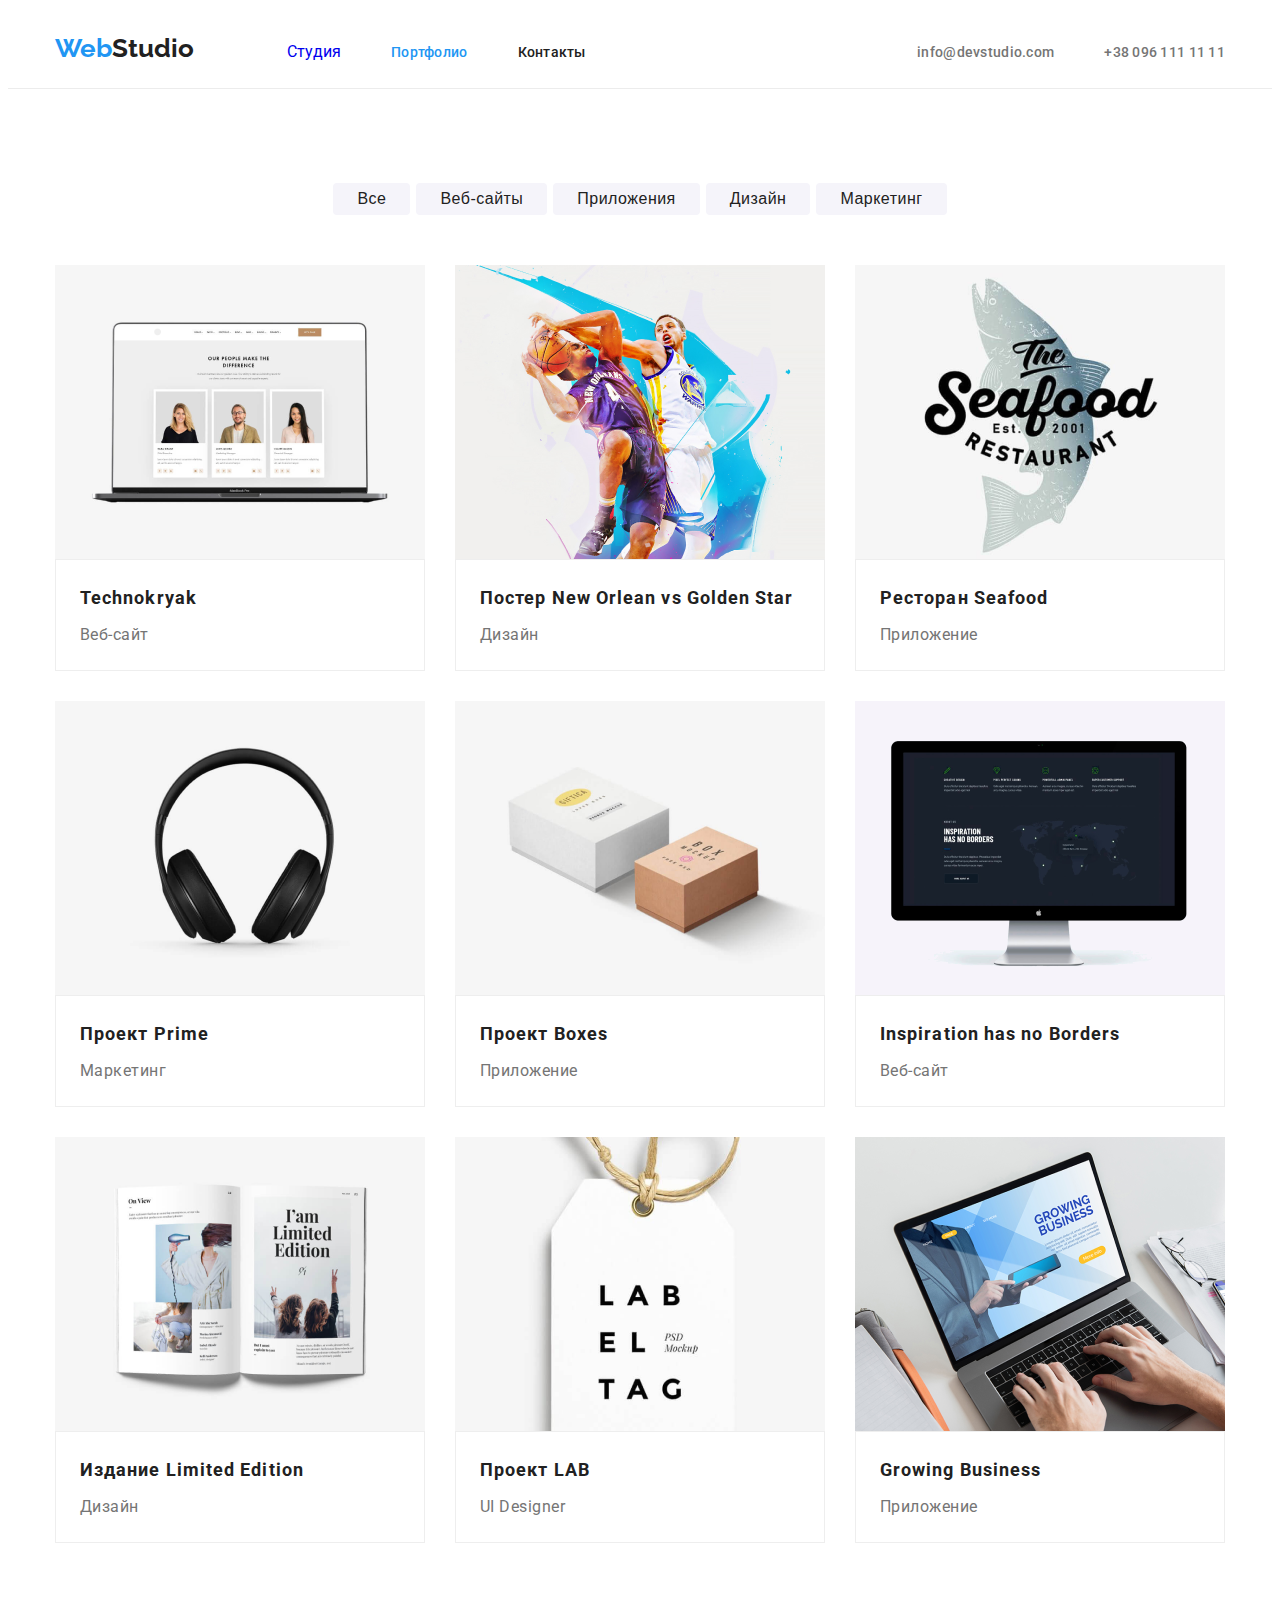
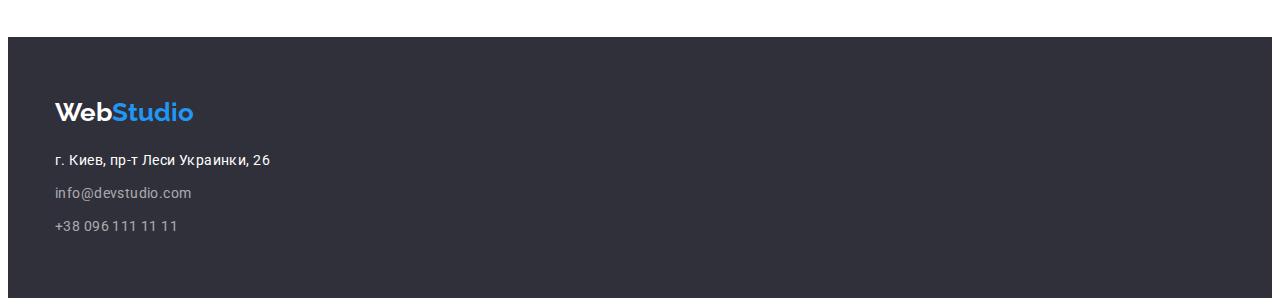
==== potfolio.html @ 8fd18869 "clone" ====
<!DOCTYPE html>
<html lang="ru">

<head>
    <meta charset="UTF-8">
    <meta name="viewport" content="width=device-width, initial-scale=1.0">
    <title>Portfolio</title>
    <link rel="stylesheet" href="https://cdnjs.cloudflare.com/ajax/libs/modern-normalize/1.0.0/modern-normalize.min.css"
        integrity="sha512-ISS7cAi1PEhQ8jnbJpJZMd29NlhNj4AWYyLOSp2CE/CsHxTCu+r+t0D2yoJudVrd0/8fTVPUVDzY5Tvli75u/g=="
        crossorigin="anonymous" />
    <link rel="stylesheet" href="/css/modern-normalize.css">
    <link rel="stylesheet" href="./css/style.css">
    <link rel="preconnect" href="https://fonts.gstatic.com">
    <link
        href="https://fonts.googleapis.com/css2?family=Raleway:wght@700&family=Roboto:wght@400;500;700;900&display=swap"
        rel="stylesheet">

</head>
<body class="body">
    <header class="header">
        <div class="container-header">
            <nav class="header-nav-links">
                <a class="logo" href="#">Web<span class="web-black">Studio</span></a>
                <ul class="social-links">
                    <li class="item">
                        <a href="./index.html" class="linkt">Студия</a>
                    </li>
                    <li class="item">
                        <a href="#" class="link current">Портфолио</a>
                    </li>
                    <li class="item">
                        <a href="#" class="link">Контакты</a>
                    </li>
                </ul>
            </nav>
            <address class="adress-style">
                <ul class="adress-header">
                    <li class="mail">
                        <a href="mailto:info@devstudio.com" class="link">info@devstudio.com</a>
                    </li>
                    <li class="tel">
                        <a href="tel:+380961111111" class="link">+38 096 111 11 11</a>
                    </li>
                </ul>
            </address>
        </div>
    </header>
    <main>
        <section class="section-nav">
            <div class="container">
                <ul class="nav-portfolio">
                    <li class="btn">
                        <button class="link current">Все</button>
                    </li>
                    <li class="btn"> 
                        <button class="link">Веб-сайты</button>
                    </li>
                    <li class="btn">
                        <button class="link">Приложения</button>
                    </li>
                    <li class="btn">
                        <button class="link">Дизайн</button>
                    </li>
                    <li class="btn">
                        <button class="link">Маркетинг</button>
                    </li>
                </ul>
                <ul class="project">
                    <li class="item">
                        <a href="#"><img src="img/img_portfolio_1.png" alt="Technokryak" width="370" height="294">
                            <div class="pro-cat">
                                <h2 class="projects-portfolio">Technokryak</h2>
                                <p class="portfolio-categories">Веб-сайт</p>
                            </div>
                        </a>
                    </li>
                    <li class="item">
                        <a href="#"><img src="img/img_portfolio_2.png" alt="New Orlean vs Golden Star poster" width="370" height="294">
                            <div class="pro-cat">
                                <h2 class="projects-portfolio">Постер New Orlean vs Golden Star</h2>
                                <p class="portfolio-categories">Дизайн</p>
                            </div>
                        </a>
                    </li>
                    <li class="item" >
                        <a href="#"><img src="img/img_portfolio_3.png" alt="Seafood Restaurant" width="370" height="294">
                            <div class="pro-cat">
                                <h2 class="projects-portfolio">Ресторан Seafood</h2>
                                <p class="portfolio-categories">Приложение</p>
                            </div>
                        </a>
                    </li>
                    <li class="item">
                        <a href="#"><img src="img/img_portfolio_4.png" alt="Prime Project" width="370" height="294">
                            <div class="pro-cat">
                                <h2 class="projects-portfolio">Проект Prime</h2>
                                 <p class="portfolio-categories">Маркетинг</p>
                            </div>
                        </a>
                    </li>
                    <li class="item">
                        <a href="#"><img src="img/img_portfolio_5.png" alt="Boxes project" width="370" height="294">
                            <div class="pro-cat">
                                <h2 class="projects-portfolio">Проект Boxes</h2>
                                <p class="portfolio-categories">Приложение</p>
                            </div>
                        </a>
                    </li>
                    <li class="item">
                        <a href="#"><img src="img/img_portfolio_6.png" alt="Inspiration has no Borders" width="370" height="294">
                            <div class="pro-cat">
                                <h2 class="projects-portfolio">Inspiration has no Borders</h2>
                                <p class="portfolio-categories">Веб-сайт</p>
                            </div>
                        </a>
                    </li>
                    <li class="item">
                        <a href="#"><img src="img/img_portfolio_7.png" alt="Limited Edition" width="370" height="294">
                            <div class="pro-cat">
                                <h2 class="projects-portfolio">Издание Limited Edition</h2>
                                <p class="portfolio-categories">Дизайн</p>
                            </div>
                        </a>
                    </li>
                    <li class="item">
                        <a href="#"><img src="img/img_portfolio_8.png" alt="LAB project" width="370" height="294">
                            <div class="pro-cat">
                                <h2 class="projects-portfolio">Проект LAB</h2>
                                <p class="portfolio-categories">UI Designer</p>
                            </div>
                        </a>
                    </li>
                    <li class="item">
                        <a href=""><img src="img/img_portfolio_9.png" alt="Growing Business" width="370" height="294">
                            <div class="pro-cat">
                                <h2 class="projects-portfolio">Growing Business</h2>
                                <p class="portfolio-categories">Приложение</p>
                            </div>
                        </a>
                    </li>
                </ul>
            </div>
        </section>
    </main>
    <footer class="footer">
        <div class="container">
            <a class="logo-footer" href="#"> <span class="web-white">Web</span>Studio</a>
            <address>
                <p class="footer-adress">г. Киев, пр-т Леси Украинки, 26</p>
                <ul class="footer-adress-list">
                    <li class="item">
                        <a class="footer-mail-tel" href="mailto:info@devstudio.com">info@devstudio.com</a>
                    </li>
                    <li class="item">
                        <a class="footer-mail-tel" href="tel:+380961111111">+38 096 111 11 11</a>
                    </li>
                </ul>
            </address>
        </div>
    </footer>
</body>
</html>
---- css/style.css ----
:root {
  --white-text: rgba(255, 255, 255, 1);

  --blue-text: rgba(33, 150, 243, 1);

  --black-text: rgba(33, 33, 33, 1);

  --grey-text: rgba(117, 117, 117, 1);

  --grey-text-op60: rgba(255, 255, 255, 0.6);

  --back-grey: rgba(47, 48, 58, 1);

  --back-white-gray: rgba(245, 244, 250, 1);

  --back-potfolio-img: rgba(238, 238, 238, 1);
}

html {
  box-sizing: border-box;
}

*,
*::before,
*::after {
  box-sizing: inherit;
}

.container {
  margin-left: auto;
  margin-right: auto;
  width: 1200px;
  padding-left: 15px;
  padding-right: 15px;
  align-items: center;
  text-align: center;
}

.body {
  font-family: 'Roboto', sans-serif;
}

img {
  display: block;
}

a {
  text-decoration: none;
}

ul {
  list-style: none;
}

.header,
.logo,
.adress-header,
.header-nav-links,
.container-header .header-nav-links,
.social-links,
.advantages,
.direct-list,
.section-directions li,
.our-team-list,
.footer .logo-footer,
.nav-portfolio {
  display: flex;
}

.header {
  background-color: var(--white-text);
  border-bottom: solid 1px #ececec;
  align-items: baseline;
}

.container-header {
  margin-left: auto;
  margin-right: auto;
  width: 1200px;
  padding-left: 15px;
  padding-right: 15px;
  align-items: baseline;
  display: flex;
}

.header-nav-links {
  align-items: baseline;
}

.logo {
  font-family: 'Raleway', sans-serif;
  font-weight: 700;
  font-size: 26px;
  line-height: 31px;
  color: var(--blue-text);
  padding-top: 25px;
  padding-bottom: 24px;
  margin-right: 93px;
}

.web-black {
  color: var(--black-text);
}

.web-white {
  color: var(--white-text);
}

.social-links {
  margin: 0;
  padding: 0;
  align-items: baseline;
}

.social-links .link {
  color: var(--black-text);
  font-weight: 500;
  font-size: 14px;
  line-height: 16px;
  letter-spacing: 0.02em;
  padding-top: 28px;
  padding-bottom: 28px;
}

.social-links .item {
  align-items: baseline;
}

.social-links .item:not(:last-child) {
  margin-right: 50px;
}

.social-links .link:hover,
.social-links .link:focus {
  color: var(--blue-text);
  background: var(--white-text);
}

.social-links .current {
  color: var(--blue-text);
}

.adress-header {
  margin: 0;
  padding: 0;
  align-items: baseline;
}

.adress-header a {
  margin: 0;
  padding: 0;
  font-style: normal;
  color: var(--grey-text);
  font-weight: 500;
  font-size: 14px;
  line-height: 16px;
  letter-spacing: 0.02em;
  padding-top: 28px;
  padding-bottom: 28px;
  align-items: baseline;
}

.adress-header .link:hover,
.adress-header .link:focus {
  color: var(--blue-text);
  background: var(--white-text);
}

.adress-style {
  margin-left: auto;
}

.adress-header .mail {
  margin-left: auto;
  margin-right: 50px;
}

.adress-style {
  margin-left: auto;
}

.section-top {
  background-color: var(--back-grey);
  height: 600px;
  padding-top: 200px;
  padding-bottom: 200px;
}

.title-top {
  margin-top: 0;
  margin-bottom: 30px;
  margin-right: auto;
  margin-left: auto;
  font-weight: 900;
  font-size: 44px;
  line-height: 60px;
  text-align: center;
  letter-spacing: 0.06em;
  text-transform: uppercase;
  color: var(--white-text);
  width: 696px;
}

.button {
  display: inline-block;
  border: none;
  background-color: var(--blue-text);
  color: var(--white-text);
  font-weight: 700;
  font-size: 16px;
  line-height: 30px;
  padding: 10px 32px;
  border-radius: 4px;
  min-width: 200px;
  text-align: center;
}

.section-advantarges {
  padding-top: 94px;
  padding-bottom: 94px;
}

.advantages {
  padding: 0;
  margin-top: 0;
  margin-bottom: 0px;
  font-weight: 700;
  text-align: left;
}

.advantages h3 {
  margin-top: 0;
  margin-bottom: 10px;
  font-size: 14px;
  line-height: 16px;
  letter-spacing: 0.03em;
  text-transform: uppercase;
  color: var(--black-text);
}

.description-advantages {
  margin-top: 0;
  margin-bottom: 0;
  font-weight: 400;
  font-size: 14px;
  line-height: 24px;
  letter-spacing: 0.03em;
  color: var(--grey-text);
}

.advantages .item {
  width: 270px;
}

.advantages .item:not(:last-child) {
  margin-right: 30px;
}

.section-directions {
  padding-top: 0px;
  padding-bottom: 94px;
}

.title-section-directions {
  margin-top: 0;
  margin-bottom: 50px;
  font-weight: 700;
  font-size: 36px;
  line-height: 42px;
  text-align: center;
  letter-spacing: 0.03em;
}

.direct-list {
  padding: 0;
  margin-top: 0;
  margin-bottom: 0;
}

.direct-list .item:not(:last-child) {
  margin-right: 30px;
}

.our-team {
  background-color: var(--back-white-gray);
  padding-top: 96px;
  padding-bottom: 94px;
}

.title-our-team {
  margin-top: 0;
  margin-bottom: 50px;
  font-weight: 700;
  font-size: 36px;
  line-height: 42px;
  text-align: center;
  letter-spacing: 0.03em;
}

.our-team-list {
  padding: 0;
  margin-top: 0;
  margin-bottom: 0;
}

.our-team-list li {
  width: 270px;
}

.our-team-list .item {
  background-color: var(--white-text);
}

.our-team-list .item:not(:last-child) {
  margin-right: 30px;
}

.spec-pro {
  padding-right: 20px;
  padding-left: 20px;
  padding-top: 30px;
  padding-bottom: 30px;
}

.specialists {
  margin-top: 0;
  font-weight: 500;
  font-size: 16px;
  line-height: 19px;
  text-align: center;
  letter-spacing: 0.03em;
  color: var(--black-text);
  margin-bottom: 10px;
}

.profession {
  margin-top: 0;
  margin-bottom: 0;
  font-weight: 400;
  font-size: 16px;
  line-height: 19px;
  text-align: center;
  letter-spacing: 0.03em;
  color: var(--grey-text);
}

.footer {
  background-color: var(--back-grey);
  color: var(--white-text);
  padding-top: 60px;
  padding-bottom: 60px;
}

.logo-footer {
  font-family: 'Raleway', sans-serif;
  font-weight: 700;
  font-size: 26px;
  line-height: 31px;
  color: var(--blue-text);
  margin-bottom: 20px;
}

.footer-adress {
  margin: 0;
  padding: 0;
  font-style: normal;
  font-weight: 400;
  font-size: 14px;
  line-height: 24px;
  letter-spacing: 0.03em;
  color: var(--white-text);
  text-align: left;
  margin-bottom: 9px;
}

.footer-adress-list {
  margin: 0;
  padding: 0;
  text-align: left;
}

.footer-mail-tel {
  font-style: normal;
  font-weight: 400;
  font-size: 14px;
  line-height: 24px;
  letter-spacing: 0.03em;
  color: var(--grey-text-op60);
}

.footer-adress-list .item:not(:last-child) {
  margin-bottom: 9px;
}

.section-nav {
  padding-top: 94px;
  padding-bottom: 94px;
}

.nav-portfolio {
  margin: 0;
  padding: 0;
  text-align: center;
  justify-content: center;
}

.nav-portfolio button {
  font-weight: 500;
  font-size: 16px;
  line-height: 26px;
  text-align: center;
  letter-spacing: 0.03em;
  color: var(--black-text);
  background-color: var(--back-white-gray);
  border-radius: 4px;
  border-color: transparent;
  padding-left: 22px;
  padding-right: 22px;
}

.nav-portfolio .btn:not(:last-child) {
  margin-right: 6px;
}

.nav-portfolio .link:hover,
.nav-portfolio .link:focus {
  color: var(--white-text);
  background: var(--blue-text);
  outline: none;
}

.project {
  margin: 0;
  padding: 0;
  margin-top: 50px;
  display: flex;
  flex-wrap: wrap;
}

.project .item {
  margin: 0;
  width: 370px;
}

.projects-portfolio {
  margin: 0;
  padding: 0;
  width: 322px;
  font-weight: 700;
  font-size: 18px;
  line-height: 36px;
  letter-spacing: 0.06em;
  color: var(--black-text);
  background-color: var(--white-text);
  text-align: left;
  margin-left: auto;
  margin-right: 0;
  margin-bottom: 4px;
}

.portfolio-categories {
  margin: 0;
  padding: 0;
  width: 322px;
  font-weight: 400;
  font-size: 16px;
  line-height: 30px;
  letter-spacing: 0.03em;
  color: var(--grey-text);
  background-color: var(--white-text);
  text-align: left;
  margin-right: 0;
  margin-left: auto;
}

.pro-cat {
  padding-bottom: 20px;
  padding-top: 20px;
  padding-left: 24px;
  padding-right: 24px;
  border: solid 1px #eeeeee;
  box-sizing: border-box;
}

.project .item:nth-child(3n + 2) {
  margin-left: 30px;
  margin-right: 30px;
}

.project .item:nth-child(-n + 6) {
  margin-bottom: 30px;
}
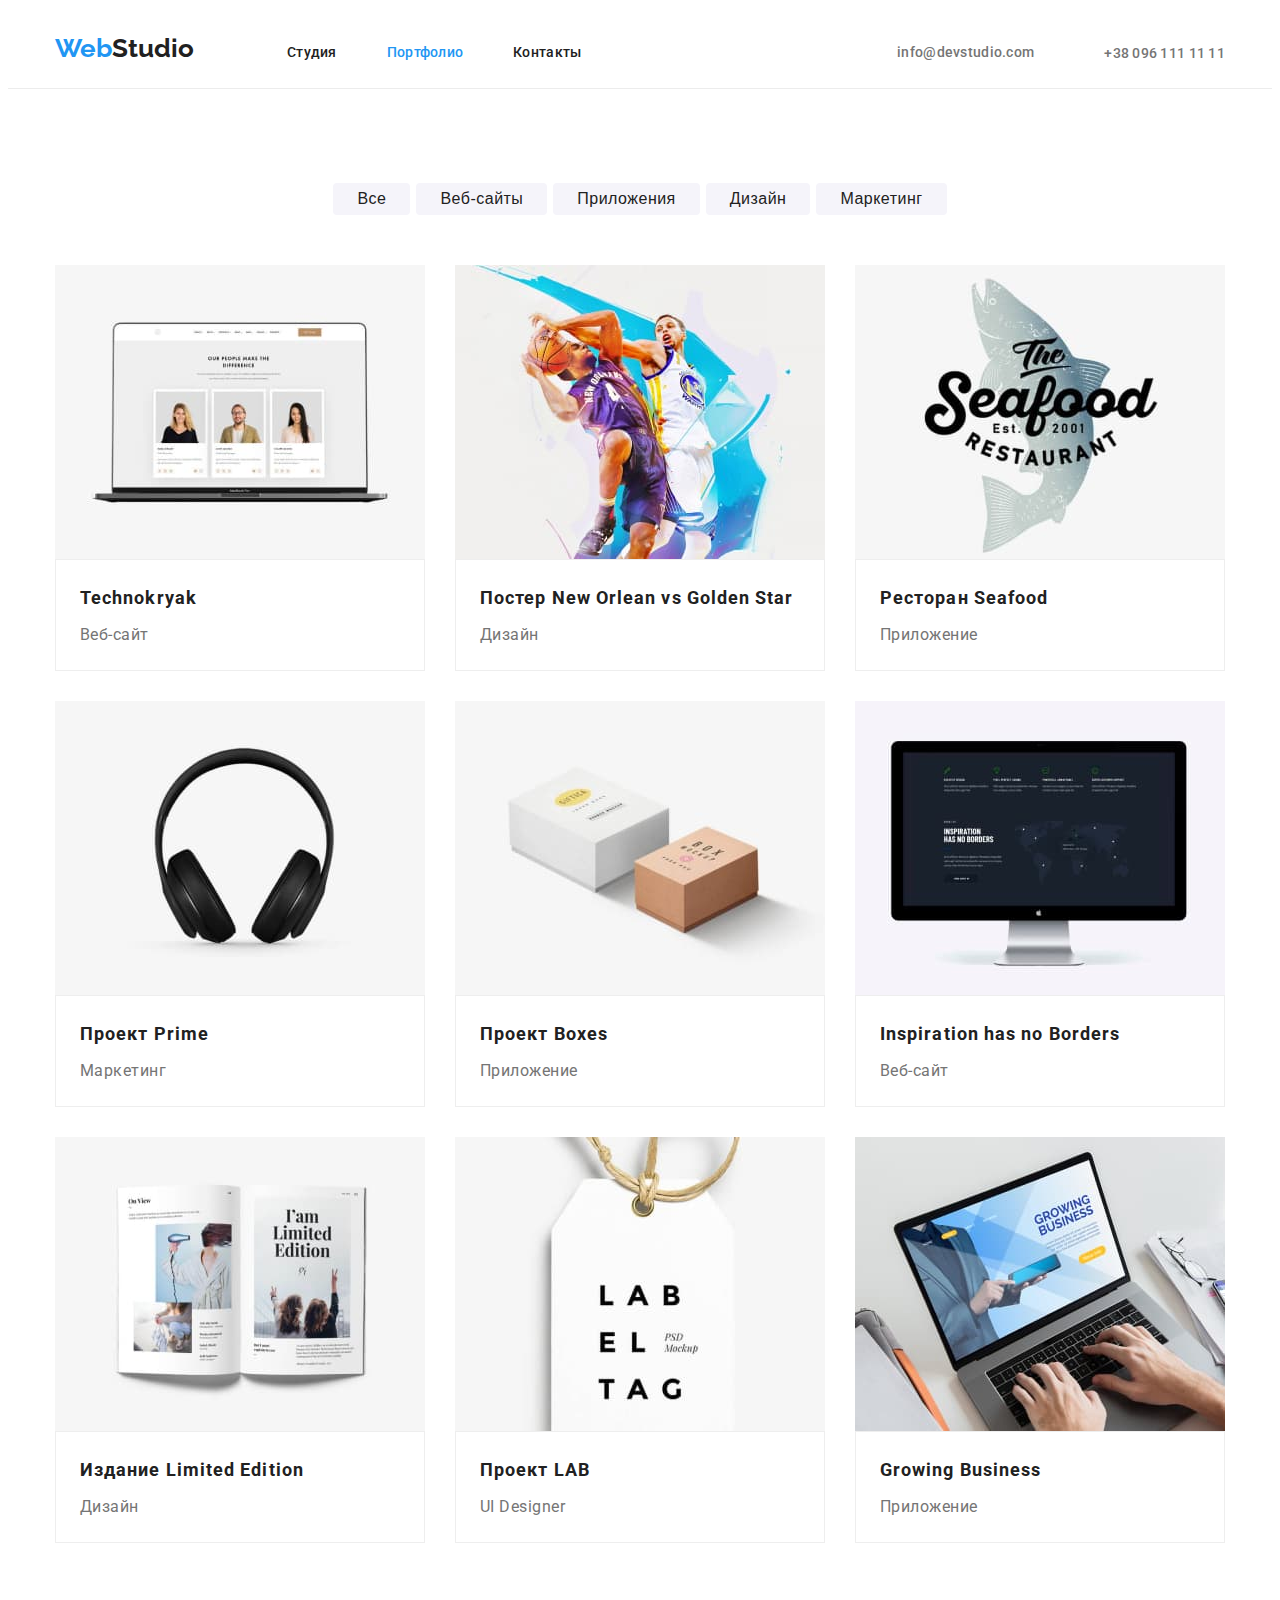
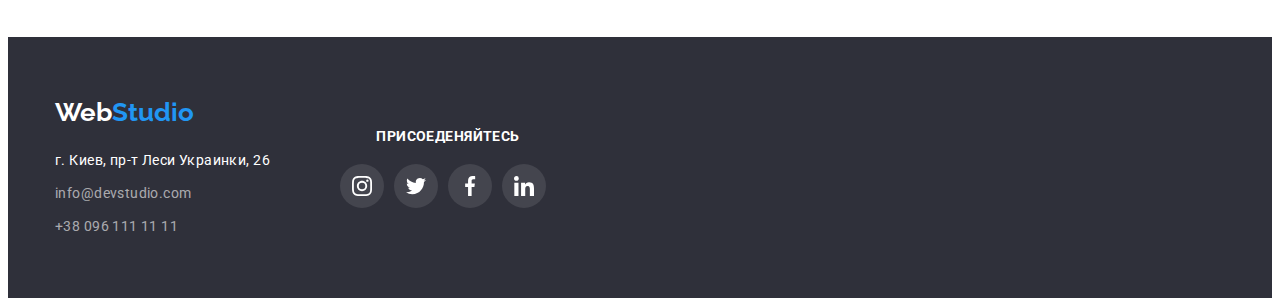
==== commit de49c683: "homework-4-1" ====
--- a/potfolio.html
+++ b/potfolio.html
@@ -17,16 +17,17 @@
 
 </head>
 <body class="body">
+    <!-- header -->
     <header class="header">
         <div class="container-header">
             <nav class="header-nav-links">
                 <a class="logo" href="#">Web<span class="web-black">Studio</span></a>
                 <ul class="social-links">
                     <li class="item">
-                        <a href="./index.html" class="linkt">Студия</a>
-                    </li>
-                    <li class="item">
-                        <a href="#" class="link current">Портфолио</a>
+                        <a href="index.html" class="link">Студия</a>
+                    </li>
+                    <li class="item">
+                        <a href="" class="link current">Портфолио</a>
                     </li>
                     <li class="item">
                         <a href="#" class="link">Контакты</a>
@@ -36,17 +37,31 @@
             <address class="adress-style">
                 <ul class="adress-header">
                     <li class="mail">
-                        <a href="mailto:info@devstudio.com" class="link">info@devstudio.com</a>
+                        <a href="mailto:info@devstudio.com" class="link">
+                            <svg class="icon" width="16" height="12">
+                                <use href="/img/symbol-defs.svg#mail">
+    
+                                </use>
+                            </svg>info@devstudio.com
+                        </a>
+    
                     </li>
                     <li class="tel">
-                        <a href="tel:+380961111111" class="link">+38 096 111 11 11</a>
+                        <a href="tel:+380961111111" class="link">
+                            <svg class="icon" width="10" height="16">
+                                <use href="/img/symbol-defs.svg#tel">
+    
+                                </use>
+                            </svg>+38 096 111 11 11</a>
                     </li>
                 </ul>
             </address>
         </div>
     </header>
+    <!-- hero -->
     <main>
         <section class="section-nav">
+    <!-- nav-portfolio -->
             <div class="container">
                 <ul class="nav-portfolio">
                     <li class="btn">
@@ -65,9 +80,10 @@
                         <button class="link">Маркетинг</button>
                     </li>
                 </ul>
+    <!-- project -->
                 <ul class="project">
                     <li class="item">
-                        <a href="#"><img src="img/img_portfolio_1.png" alt="Technokryak" width="370" height="294">
+                        <a href="#"><img src="img/img_portfolio_1.jpg" alt="Technokryak" width="370" height="294">
                             <div class="pro-cat">
                                 <h2 class="projects-portfolio">Technokryak</h2>
                                 <p class="portfolio-categories">Веб-сайт</p>
@@ -75,7 +91,7 @@
                         </a>
                     </li>
                     <li class="item">
-                        <a href="#"><img src="img/img_portfolio_2.png" alt="New Orlean vs Golden Star poster" width="370" height="294">
+                        <a href="#"><img src="img/img_portfolio_2.jpg" alt="New Orlean vs Golden Star poster" width="370" height="294">
                             <div class="pro-cat">
                                 <h2 class="projects-portfolio">Постер New Orlean vs Golden Star</h2>
                                 <p class="portfolio-categories">Дизайн</p>
@@ -83,7 +99,7 @@
                         </a>
                     </li>
                     <li class="item" >
-                        <a href="#"><img src="img/img_portfolio_3.png" alt="Seafood Restaurant" width="370" height="294">
+                        <a href="#"><img src="img/img_portfolio_3.jpg" alt="Seafood Restaurant" width="370" height="294">
                             <div class="pro-cat">
                                 <h2 class="projects-portfolio">Ресторан Seafood</h2>
                                 <p class="portfolio-categories">Приложение</p>
@@ -91,7 +107,7 @@
                         </a>
                     </li>
                     <li class="item">
-                        <a href="#"><img src="img/img_portfolio_4.png" alt="Prime Project" width="370" height="294">
+                        <a href="#"><img src="img/img_portfolio_4.jpg" alt="Prime Project" width="370" height="294">
                             <div class="pro-cat">
                                 <h2 class="projects-portfolio">Проект Prime</h2>
                                  <p class="portfolio-categories">Маркетинг</p>
@@ -99,7 +115,7 @@
                         </a>
                     </li>
                     <li class="item">
-                        <a href="#"><img src="img/img_portfolio_5.png" alt="Boxes project" width="370" height="294">
+                        <a href="#"><img src="img/img_portfolio_5.jpg" alt="Boxes project" width="370" height="294">
                             <div class="pro-cat">
                                 <h2 class="projects-portfolio">Проект Boxes</h2>
                                 <p class="portfolio-categories">Приложение</p>
@@ -107,7 +123,7 @@
                         </a>
                     </li>
                     <li class="item">
-                        <a href="#"><img src="img/img_portfolio_6.png" alt="Inspiration has no Borders" width="370" height="294">
+                        <a href="#"><img src="img/img_portfolio_6.jpg" alt="Inspiration has no Borders" width="370" height="294">
                             <div class="pro-cat">
                                 <h2 class="projects-portfolio">Inspiration has no Borders</h2>
                                 <p class="portfolio-categories">Веб-сайт</p>
@@ -115,7 +131,7 @@
                         </a>
                     </li>
                     <li class="item">
-                        <a href="#"><img src="img/img_portfolio_7.png" alt="Limited Edition" width="370" height="294">
+                        <a href="#"><img src="img/img_portfolio_7.jpg" alt="Limited Edition" width="370" height="294">
                             <div class="pro-cat">
                                 <h2 class="projects-portfolio">Издание Limited Edition</h2>
                                 <p class="portfolio-categories">Дизайн</p>
@@ -123,7 +139,7 @@
                         </a>
                     </li>
                     <li class="item">
-                        <a href="#"><img src="img/img_portfolio_8.png" alt="LAB project" width="370" height="294">
+                        <a href="#"><img src="img/img_portfolio_8.jpg" alt="LAB project" width="370" height="294">
                             <div class="pro-cat">
                                 <h2 class="projects-portfolio">Проект LAB</h2>
                                 <p class="portfolio-categories">UI Designer</p>
@@ -131,7 +147,7 @@
                         </a>
                     </li>
                     <li class="item">
-                        <a href=""><img src="img/img_portfolio_9.png" alt="Growing Business" width="370" height="294">
+                        <a href=""><img src="img/img_portfolio_9.jpg" alt="Growing Business" width="370" height="294">
                             <div class="pro-cat">
                                 <h2 class="projects-portfolio">Growing Business</h2>
                                 <p class="portfolio-categories">Приложение</p>
@@ -142,20 +158,60 @@
             </div>
         </section>
     </main>
+    <!-- footer -->
     <footer class="footer">
-        <div class="container">
-            <a class="logo-footer" href="#"> <span class="web-white">Web</span>Studio</a>
-            <address>
-                <p class="footer-adress">г. Киев, пр-т Леси Украинки, 26</p>
-                <ul class="footer-adress-list">
-                    <li class="item">
-                        <a class="footer-mail-tel" href="mailto:info@devstudio.com">info@devstudio.com</a>
-                    </li>
-                    <li class="item">
-                        <a class="footer-mail-tel" href="tel:+380961111111">+38 096 111 11 11</a>
-                    </li>
-                </ul>
-            </address>
+        <div class="footer-container">
+            <div class="">
+                <a class="logo-footer" href="#"> <span class="web-white">Web</span>Studio</a>
+                <address>
+                    <p class="footer-adress">г. Киев, пр-т Леси Украинки, 26</p>
+                    <ul class="footer-adress-list">
+                        <li class="item">
+                            <a class="footer-mail-tel" href="mailto:info@devstudio.com">info@devstudio.com</a>
+                        </li>
+                        <li class="item">
+                            <a class="footer-mail-tel" href="tel:+380961111111">+38 096 111 11 11</a>
+                        </li>
+                    </ul>
+                </address>
+            </div>
+            <div class="social-footer">
+                <h3 class="connect-text">ПРИСОЕДЕНЯЙТЕСЬ</h3>
+                <ul class="social-list-foot">
+                    <li class="icon-list">
+                        <a href="">
+                            <svg class="icons-svg" width="20" height="20">
+                                <use href="/img/icon.svg#instagram">
+                                </use>
+                            </svg>
+                        </a>
+                    </li>
+                    <li class="icon-list">
+                        <a href="">
+                            <svg class="icons-svg" width="20" height="20">
+                                <use href="/img/icon.svg#twitter">
+                                </use>
+                            </svg>
+                        </a>
+                    </li>
+                    <li class="icon-list">
+                        <a href="">
+                            <svg class="icons-svg" width="20" height="20">
+                                <use href="/img/icon.svg#facebook">
+                                </use>
+                            </svg>
+                        </a>
+                    </li>
+                    <li class="icon-list">
+                        <a href="">
+                            <svg class="icons-svg" width="20" height="20">
+                                <use href="/img/icon.svg#linkedin">
+                                </use>
+                            </svg>
+                        </a>
+                    </li>
+                </ul>
+            </div>
         </div>
     </footer>
 </body>
--- a/css/style.css
+++ b/css/style.css
@@ -14,6 +14,10 @@
   --back-white-gray: rgba(245, 244, 250, 1);
 
   --back-potfolio-img: rgba(238, 238, 238, 1);
+
+  --clients: rgba(175, 177, 184, 1);
+
+  --icon-foot-back: rgba(255, 255, 255, 0.1);
 }
 
 html {
@@ -67,6 +71,8 @@
   display: flex;
 }
 
+/* header */
+
 .header {
   background-color: var(--white-text);
   border-bottom: solid 1px #ececec;
@@ -118,8 +124,8 @@
   font-size: 14px;
   line-height: 16px;
   letter-spacing: 0.02em;
-  padding-top: 28px;
-  padding-bottom: 28px;
+  padding-top: 20px;
+  padding-bottom: 20px;
 }
 
 .social-links .item {
@@ -141,12 +147,12 @@
 }
 
 .adress-header {
-  margin: 0;
-  padding: 0;
-  align-items: baseline;
-}
-
-.adress-header a {
+  display: flex;
+  margin: 0;
+  padding: 0;
+}
+
+.adress-header .link {
   margin: 0;
   padding: 0;
   font-style: normal;
@@ -155,8 +161,8 @@
   font-size: 14px;
   line-height: 16px;
   letter-spacing: 0.02em;
-  padding-top: 28px;
-  padding-bottom: 28px;
+  padding-top: 20px;
+  padding-bottom: 20px;
   align-items: baseline;
 }
 
@@ -166,17 +172,75 @@
   background: var(--white-text);
 }
 
+.adress-header .mail {
+  margin-left: auto;
+  margin-right: 50px;
+}
+
+.icon {
+  align-items: baseline;
+  margin-right: 10px;
+  fill: var(--clients);
+}
+
+.mail.icon:hover,
+.mail.icon:focus {
+  fill: var(--blue-text);
+}
+
+.tel.icon:hover,
+.tel.icon:focus {
+  fill: var(--blue-text);
+}
+
+/* .adress-header .mail::before {
+  content: '';
+  display: inline-block;
+  align-items: baseline;
+  height: 20px;
+  width: 20px;
+  outline: solid 1px tomato;
+  background-repeat: no-repeat;
+  background-size: contain;
+  background-position: center;
+  background-image: url(../img/symbol-defs.svg#mail);
+  margin-right: 10px;
+}
+
+.adress-header .tel::before {
+  display: inline-block;
+  align-items: baseline;
+  height: 20px;
+  width: 20px;
+  background-size: contain;
+  content: '';
+  outline: solid 1px tomato;
+  background-repeat: no-repeat;
+  background-position: center;
+  background-image: url(../img/symbol-defs.svg#tel);
+  margin-right: 10px;
+} */
+
 .adress-style {
   margin-left: auto;
 }
 
-.adress-header .mail {
-  margin-left: auto;
-  margin-right: 50px;
-}
-
-.adress-style {
-  margin-left: auto;
+/* hero-index */
+
+.section-top {
+  max-width: 1600px;
+  height: 600px;
+  margin-left: auto;
+  margin-right: auto;
+  background-image: linear-gradient(
+      to right,
+      rgba(47, 48, 58, 0.4),
+      rgba(47, 48, 58, 0.4)
+    ),
+    url(../img/Img-back.jpg);
+  background-repeat: no-repeat;
+  background-size: auto;
+  background-position: center;
 }
 
 .section-top {
@@ -215,6 +279,8 @@
   text-align: center;
 }
 
+/* advantarges */
+
 .section-advantarges {
   padding-top: 94px;
   padding-bottom: 94px;
@@ -256,6 +322,34 @@
   margin-right: 30px;
 }
 
+.advantages .item::before {
+  display: block;
+  content: '';
+  height: 120px;
+  background-color: var(--back-white-gray);
+  background-repeat: no-repeat;
+  background-size: none;
+  background-position: center;
+}
+
+.item.antenna::before {
+  background-image: url(../img/icon/antenna.svg);
+}
+
+.item.clock::before {
+  background-image: url(/img/icon/clock.svg);
+}
+
+.item.diagram::before {
+  background-image: url(/img/icon/diagram.svg);
+}
+
+.item.astronaut::before {
+  background-image: url(/img/icon/astronaut.svg);
+}
+
+/* directions */
+
 .section-directions {
   padding-top: 0px;
   padding-bottom: 94px;
@@ -281,6 +375,8 @@
   margin-right: 30px;
 }
 
+/* team */
+
 .our-team {
   background-color: var(--back-white-gray);
   padding-top: 96px;
@@ -309,6 +405,9 @@
 
 .our-team-list .item {
   background-color: var(--white-text);
+  border-radius: 0px 0px 4px 4px;
+  box-shadow: 0px 1px 3px rgba(0, 0, 0, 0.12), 0px 1px 1px rgba(0, 0, 0, 0.14),
+    0px 2px 1px rgba(0, 0, 0, 0.2);
 }
 
 .our-team-list .item:not(:last-child) {
@@ -335,7 +434,7 @@
 
 .profession {
   margin-top: 0;
-  margin-bottom: 0;
+  margin-bottom: 16px;
   font-weight: 400;
   font-size: 16px;
   line-height: 19px;
@@ -343,12 +442,126 @@
   letter-spacing: 0.03em;
   color: var(--grey-text);
 }
+
+.social-link {
+  display: flex;
+  padding-left: 0;
+  align-items: center;
+  width: 44px;
+}
+
+.social-list {
+  padding-left: 0;
+  padding-right: 0;
+  margin-right: 10px;
+  border-radius: 50%;
+}
+
+.social-list:last-child {
+  margin-right: 0;
+}
+
+.social-item {
+  margin-right: 0;
+  display: flex;
+  width: 44px;
+  height: 44px;
+  align-items: center;
+  justify-content: center;
+}
+
+.social-item:last-child {
+  margin-right: 0;
+  padding: 12px;
+}
+
+.icon-svg {
+  fill: var(--clients);
+  padding-right: 0;
+}
+
+.social-link .social-list:hover .icon-svg,
+.social-link .social-list:focus .icon-svg {
+  fill: var(--white-text);
+}
+
+.social-link .social-list:hover,
+.social-link .social-list:focus {
+  background-color: var(--blue-text);
+}
+
+/* client */
+
+.container-clients {
+  width: 1200px;
+  padding-left: 15px;
+  padding-right: 15px;
+  padding-top: 94px;
+  padding-bottom: 80px;
+  margin-left: auto;
+  margin-right: auto;
+}
+
+.client {
+  font-style: normal;
+  font-weight: bold;
+  font-size: 36px;
+  line-height: 42px;
+  text-align: center;
+  letter-spacing: 0.03em;
+  margin-bottom: 50px;
+  margin-left: 0;
+}
+
+.clients-list {
+  display: flex;
+  justify-content: space-between;
+  margin-left: 0;
+  margin-top: 0;
+  margin-bottom: 0;
+  padding-left: 0;
+  color: var(--clients);
+}
+
+.clients-list .clients-logo {
+  display: flex;
+  justify-content: center;
+  align-items: center;
+  width: 170px;
+  height: 90px;
+  color: var(--clients);
+  border-radius: 4px;
+  border: 1px solid var(--clients);
+  margin-left: 0;
+  margin-right: 30px;
+  flex-basis: calc(100% / 6 - 30px);
+  cursor: pointer;
+}
+
+.clients-list .clients-logo:hover .clients-svg,
+.clients-list .clients-logo:focus .clients-svg {
+  fill: var(--blue-text);
+  border: 1px solid var(--blue-text);
+}
+
+/* footer */
 
 .footer {
   background-color: var(--back-grey);
   color: var(--white-text);
   padding-top: 60px;
   padding-bottom: 60px;
+}
+
+.footer-container {
+  display: flex;
+  margin-left: auto;
+  margin-right: auto;
+  width: 1200px;
+  padding-left: 15px;
+  padding-right: 15px;
+  align-items: center;
+  text-align: center;
 }
 
 .logo-footer {
@@ -392,6 +605,56 @@
   margin-bottom: 9px;
 }
 
+.social-footer {
+  margin-left: 70px;
+}
+
+.connect-text {
+  margin: 0;
+  font-style: normal;
+  font-weight: bold;
+  font-size: 14px;
+  line-height: 16px;
+  letter-spacing: 0.03em;
+  text-transform: uppercase;
+  color: var(--white-text);
+  margin-bottom: 20px;
+}
+
+.social-list-foot {
+  display: flex;
+  margin: 0;
+  padding: 0;
+}
+
+.social-list-foot > .icon-list:not(:last-child) {
+  margin-right: 10px;
+}
+
+.social-list-foot > .icon-list:hover,
+.social-list-foot > .icon-list:focus {
+  background-color: var(--blue-text);
+}
+
+.icons-svg {
+  display: flex;
+  align-items: center;
+  justify-content: center;
+}
+
+.icon-list {
+  padding: 12px;
+  margin-right: 10px;
+  border-radius: 50%;
+  background-color: var(--icon-foot-back);
+}
+
+.icons-svg {
+  fill: var(--white-text);
+}
+
+/* hero-portfolio */
+
 .section-nav {
   padding-top: 94px;
   padding-bottom: 94px;
@@ -427,6 +690,9 @@
   color: var(--white-text);
   background: var(--blue-text);
   outline: none;
+  cursor: pointer;
+  box-shadow: 0px 3px 1px rgba(0, 0, 0, 0.1), 0px 1px 2px rgba(0, 0, 0, 0.08),
+    0px 2px 2px rgba(0, 0, 0, 0.12);
 }
 
 .project {
@@ -490,3 +756,9 @@
 .project .item:nth-child(-n + 6) {
   margin-bottom: 30px;
 }
+
+.project .item:hover,
+.project .item:focus {
+  box-shadow: 0px 1px 1px rgba(0, 0, 0, 0.12), 0px 4px 4px rgba(0, 0, 0, 0.06),
+    1px 4px 6px rgba(0, 0, 0, 0.16);
+}
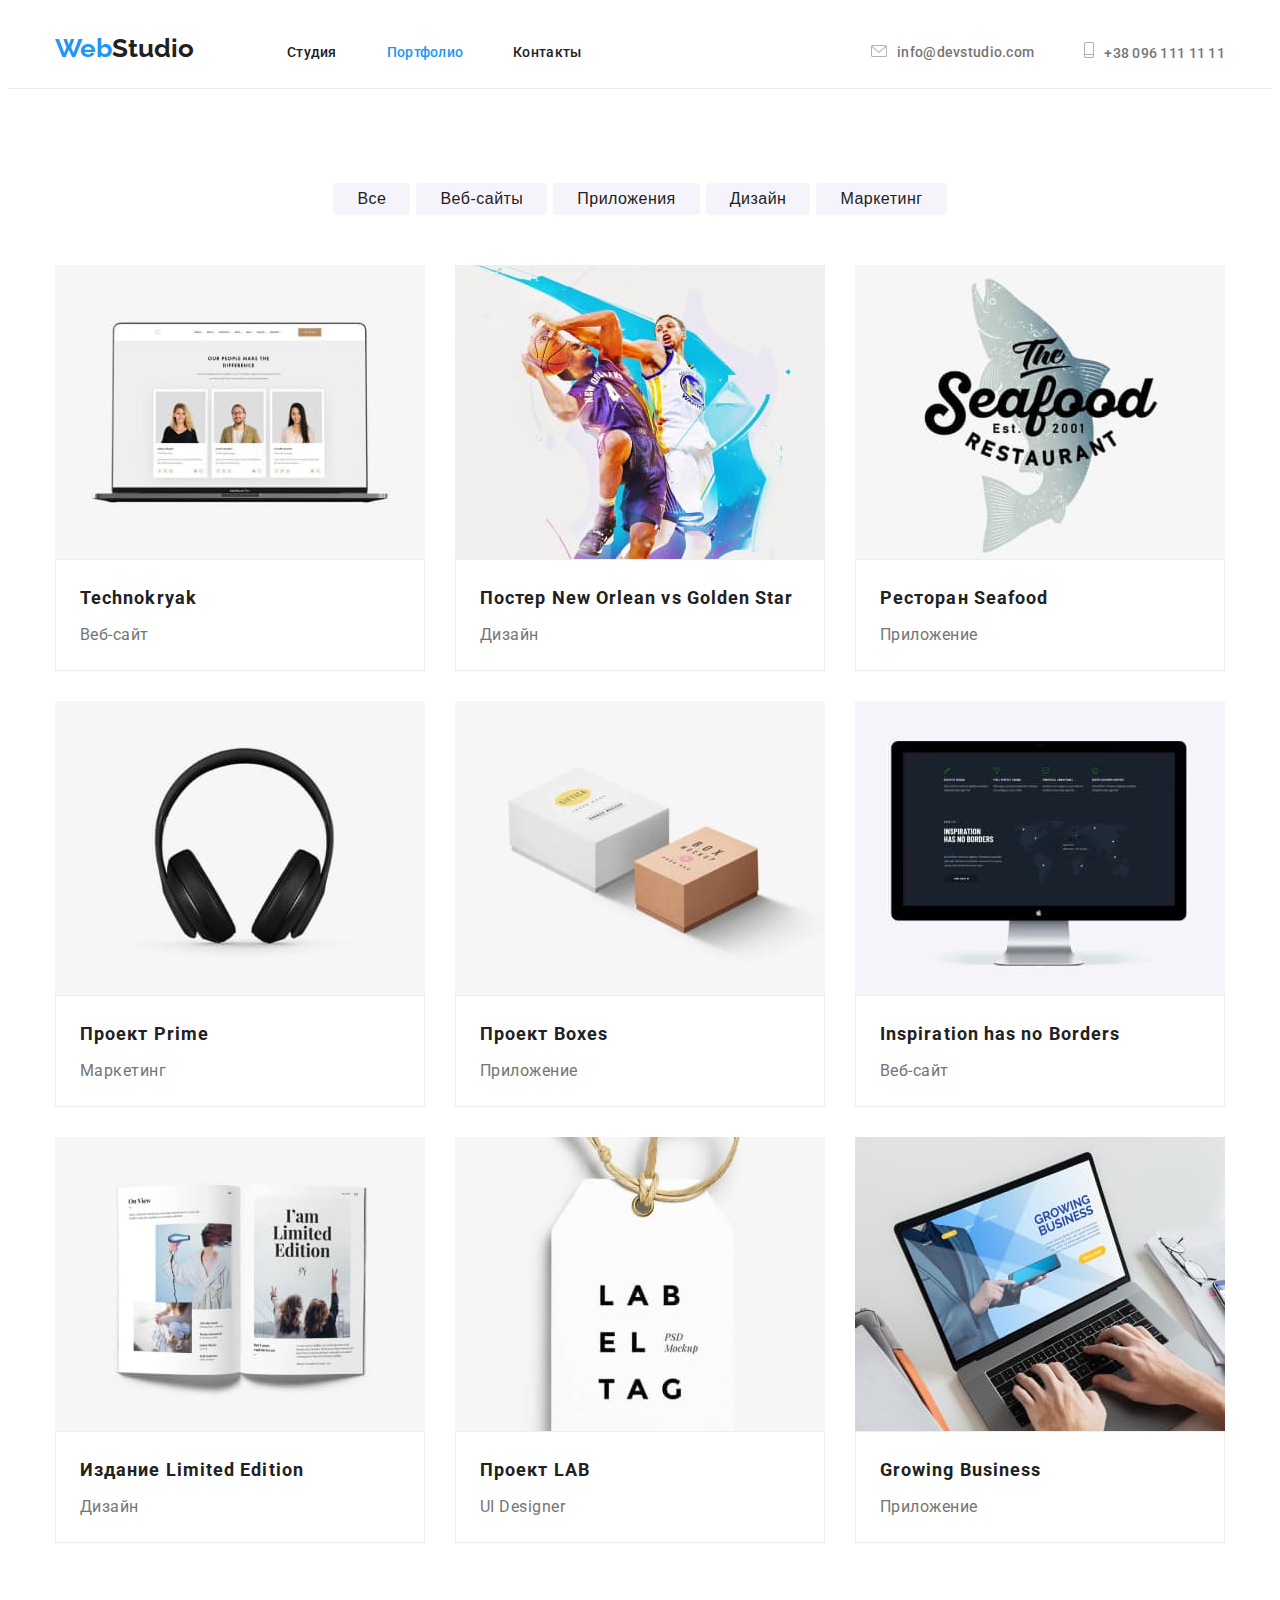
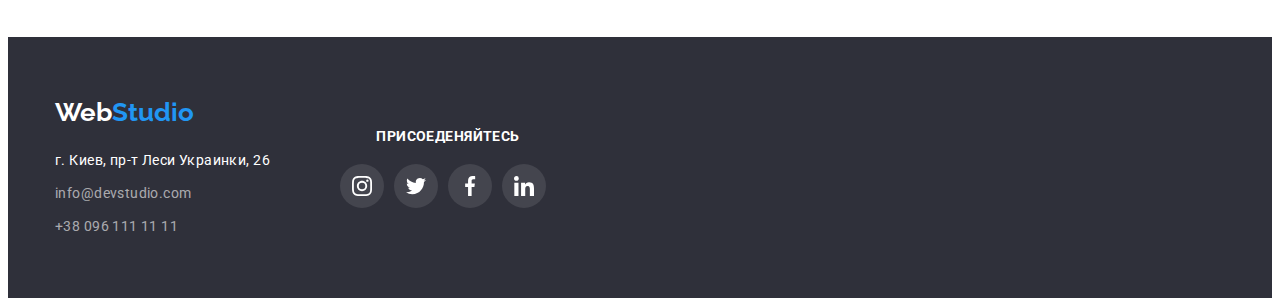
==== commit f586bc47: "homework-4-1" ====
--- a/potfolio.html
+++ b/potfolio.html
@@ -24,7 +24,7 @@
                 <a class="logo" href="#">Web<span class="web-black">Studio</span></a>
                 <ul class="social-links">
                     <li class="item">
-                        <a href="index.html" class="link">Студия</a>
+                        <a href="./index.html" class="link">Студия</a>
                     </li>
                     <li class="item">
                         <a href="" class="link current">Портфолио</a>
@@ -39,7 +39,7 @@
                     <li class="mail">
                         <a href="mailto:info@devstudio.com" class="link">
                             <svg class="icon" width="16" height="12">
-                                <use href="/img/symbol-defs.svg#mail">
+                                <use href="./img/icon.svg#mail">
     
                                 </use>
                             </svg>info@devstudio.com
@@ -49,7 +49,7 @@
                     <li class="tel">
                         <a href="tel:+380961111111" class="link">
                             <svg class="icon" width="10" height="16">
-                                <use href="/img/symbol-defs.svg#tel">
+                                <use href="./img/icon.svg#tel">
     
                                 </use>
                             </svg>+38 096 111 11 11</a>
@@ -181,31 +181,31 @@
                     <li class="icon-list">
                         <a href="">
                             <svg class="icons-svg" width="20" height="20">
-                                <use href="/img/icon.svg#instagram">
-                                </use>
-                            </svg>
-                        </a>
-                    </li>
-                    <li class="icon-list">
-                        <a href="">
-                            <svg class="icons-svg" width="20" height="20">
-                                <use href="/img/icon.svg#twitter">
-                                </use>
-                            </svg>
-                        </a>
-                    </li>
-                    <li class="icon-list">
-                        <a href="">
-                            <svg class="icons-svg" width="20" height="20">
-                                <use href="/img/icon.svg#facebook">
-                                </use>
-                            </svg>
-                        </a>
-                    </li>
-                    <li class="icon-list">
-                        <a href="">
-                            <svg class="icons-svg" width="20" height="20">
-                                <use href="/img/icon.svg#linkedin">
+                                <use href="./img/icon.svg#instagram">
+                                </use>
+                            </svg>
+                        </a>
+                    </li>
+                    <li class="icon-list">
+                        <a href="">
+                            <svg class="icons-svg" width="20" height="20">
+                                <use href="./img/icon.svg#twitter">
+                                </use>
+                            </svg>
+                        </a>
+                    </li>
+                    <li class="icon-list">
+                        <a href="">
+                            <svg class="icons-svg" width="20" height="20">
+                                <use href="./img/icon.svg#facebook">
+                                </use>
+                            </svg>
+                        </a>
+                    </li>
+                    <li class="icon-list">
+                        <a href="">
+                            <svg class="icons-svg" width="20" height="20">
+                                <use href="./img/icon.svg#linkedin">
                                 </use>
                             </svg>
                         </a>
--- a/css/style.css
+++ b/css/style.css
@@ -337,15 +337,15 @@
 }
 
 .item.clock::before {
-  background-image: url(/img/icon/clock.svg);
+  background-image: url(../img/icon/clock.svg);
 }
 
 .item.diagram::before {
-  background-image: url(/img/icon/diagram.svg);
+  background-image: url(../img/icon/diagram.svg);
 }
 
 .item.astronaut::before {
-  background-image: url(/img/icon/astronaut.svg);
+  background-image: url(../img/icon/astronaut.svg);
 }
 
 /* directions */
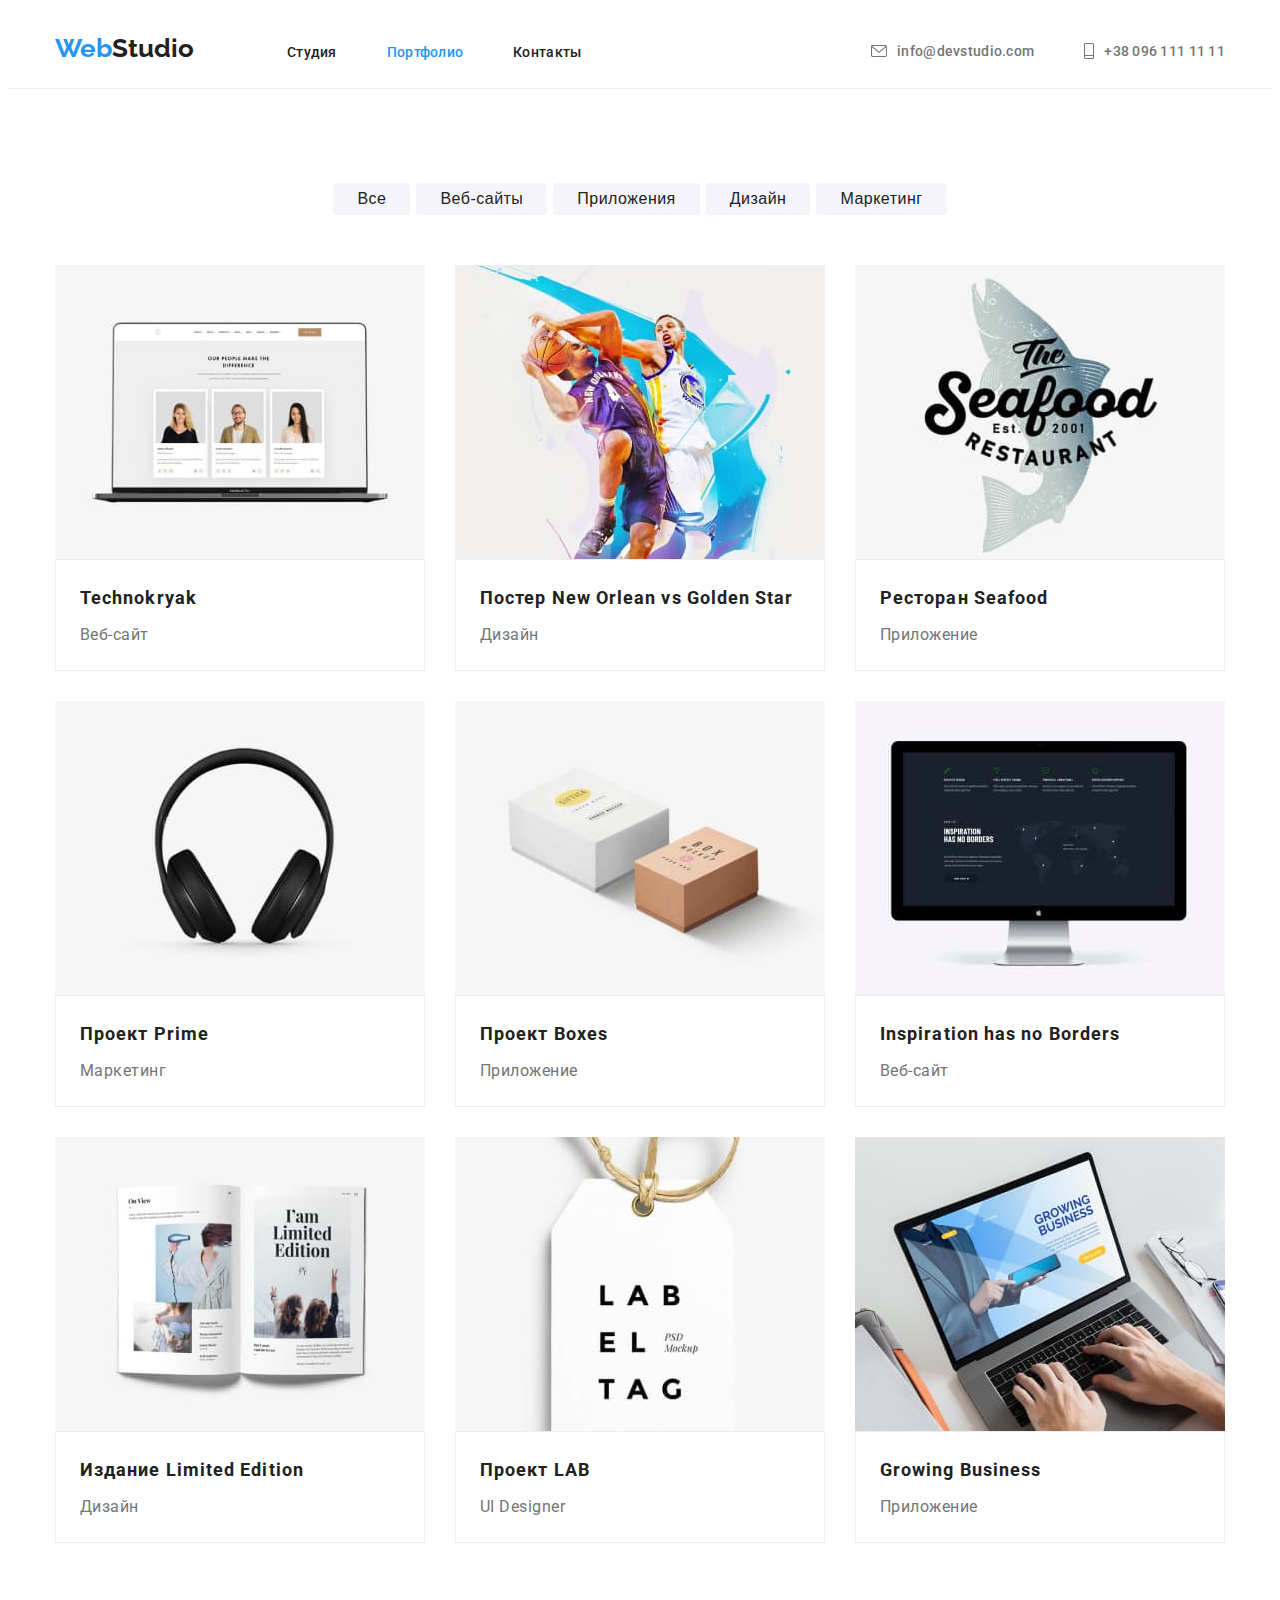
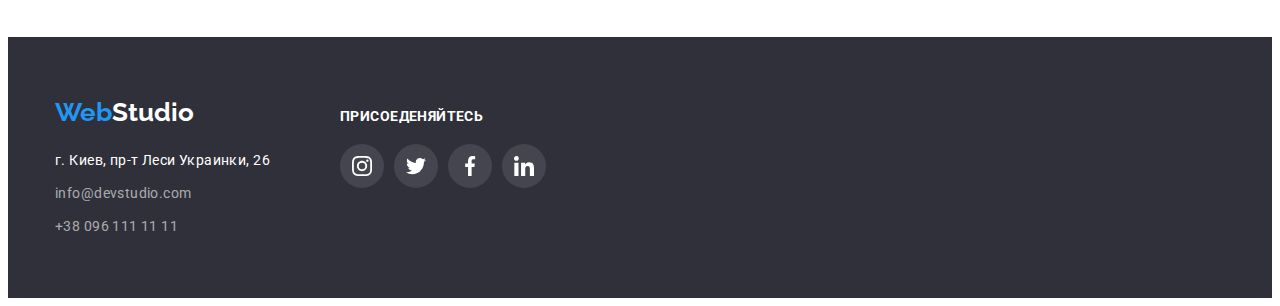
==== commit 1bf6aaa6: "homework-4-2" ====
--- a/potfolio.html
+++ b/potfolio.html
@@ -162,7 +162,7 @@
     <footer class="footer">
         <div class="footer-container">
             <div class="">
-                <a class="logo-footer" href="#"> <span class="web-white">Web</span>Studio</a>
+                <a class="logo-footer" href="#"> <span class="web-blue">Web</span>Studio</a>
                 <address>
                     <p class="footer-adress">г. Киев, пр-т Леси Украинки, 26</p>
                     <ul class="footer-adress-list">
@@ -176,7 +176,7 @@
                 </address>
             </div>
             <div class="social-footer">
-                <h3 class="connect-text">ПРИСОЕДЕНЯЙТЕСЬ</h3>
+                <p class="connect-text">ПРИСОЕДЕНЯЙТЕСЬ</p>
                 <ul class="social-list-foot">
                     <li class="icon-list">
                         <a href="">
--- a/css/style.css
+++ b/css/style.css
@@ -112,6 +112,10 @@
   color: var(--white-text);
 }
 
+.web-blue {
+  color: var(--blue-text);
+}
+
 .social-links {
   margin: 0;
   padding: 0;
@@ -163,13 +167,13 @@
   letter-spacing: 0.02em;
   padding-top: 20px;
   padding-bottom: 20px;
-  align-items: baseline;
+  display: flex;
+  align-items: center;
 }
 
 .adress-header .link:hover,
 .adress-header .link:focus {
   color: var(--blue-text);
-  background: var(--white-text);
 }
 
 .adress-header .mail {
@@ -178,9 +182,8 @@
 }
 
 .icon {
-  align-items: baseline;
   margin-right: 10px;
-  fill: var(--clients);
+  fill: currentColor;
 }
 
 .mail.icon:hover,
@@ -192,34 +195,6 @@
 .tel.icon:focus {
   fill: var(--blue-text);
 }
-
-/* .adress-header .mail::before {
-  content: '';
-  display: inline-block;
-  align-items: baseline;
-  height: 20px;
-  width: 20px;
-  outline: solid 1px tomato;
-  background-repeat: no-repeat;
-  background-size: contain;
-  background-position: center;
-  background-image: url(../img/symbol-defs.svg#mail);
-  margin-right: 10px;
-}
-
-.adress-header .tel::before {
-  display: inline-block;
-  align-items: baseline;
-  height: 20px;
-  width: 20px;
-  background-size: contain;
-  content: '';
-  outline: solid 1px tomato;
-  background-repeat: no-repeat;
-  background-position: center;
-  background-image: url(../img/symbol-defs.svg#tel);
-  margin-right: 10px;
-} */
 
 .adress-style {
   margin-left: auto;
@@ -295,8 +270,8 @@
 }
 
 .advantages h3 {
-  margin-top: 0;
   margin-bottom: 10px;
+  margin-top: 30px;
   font-size: 14px;
   line-height: 16px;
   letter-spacing: 0.03em;
@@ -399,11 +374,8 @@
   margin-bottom: 0;
 }
 
-.our-team-list li {
+.our-team-list .item {
   width: 270px;
-}
-
-.our-team-list .item {
   background-color: var(--white-text);
   border-radius: 0px 0px 4px 4px;
   box-shadow: 0px 1px 3px rgba(0, 0, 0, 0.12), 0px 1px 1px rgba(0, 0, 0, 0.14),
@@ -447,7 +419,6 @@
   display: flex;
   padding-left: 0;
   align-items: center;
-  width: 44px;
 }
 
 .social-list {
@@ -468,11 +439,6 @@
   height: 44px;
   align-items: center;
   justify-content: center;
-}
-
-.social-item:last-child {
-  margin-right: 0;
-  padding: 12px;
 }
 
 .icon-svg {
@@ -511,11 +477,11 @@
   letter-spacing: 0.03em;
   margin-bottom: 50px;
   margin-left: 0;
+  margin-top: 0;
 }
 
 .clients-list {
   display: flex;
-  justify-content: space-between;
   margin-left: 0;
   margin-top: 0;
   margin-bottom: 0;
@@ -538,10 +504,18 @@
   cursor: pointer;
 }
 
+.clients-list .clients-logo:last-child {
+  margin-right: 0;
+}
+
 .clients-list .clients-logo:hover .clients-svg,
 .clients-list .clients-logo:focus .clients-svg {
   fill: var(--blue-text);
   border: 1px solid var(--blue-text);
+}
+
+.clients-svg {
+  fill: var(--clients);
 }
 
 /* footer */
@@ -560,8 +534,7 @@
   width: 1200px;
   padding-left: 15px;
   padding-right: 15px;
-  align-items: center;
-  text-align: center;
+  align-items: baseline;
 }
 
 .logo-footer {
@@ -569,7 +542,7 @@
   font-weight: 700;
   font-size: 26px;
   line-height: 31px;
-  color: var(--blue-text);
+  color: var(--white-text);
   margin-bottom: 20px;
 }
 
